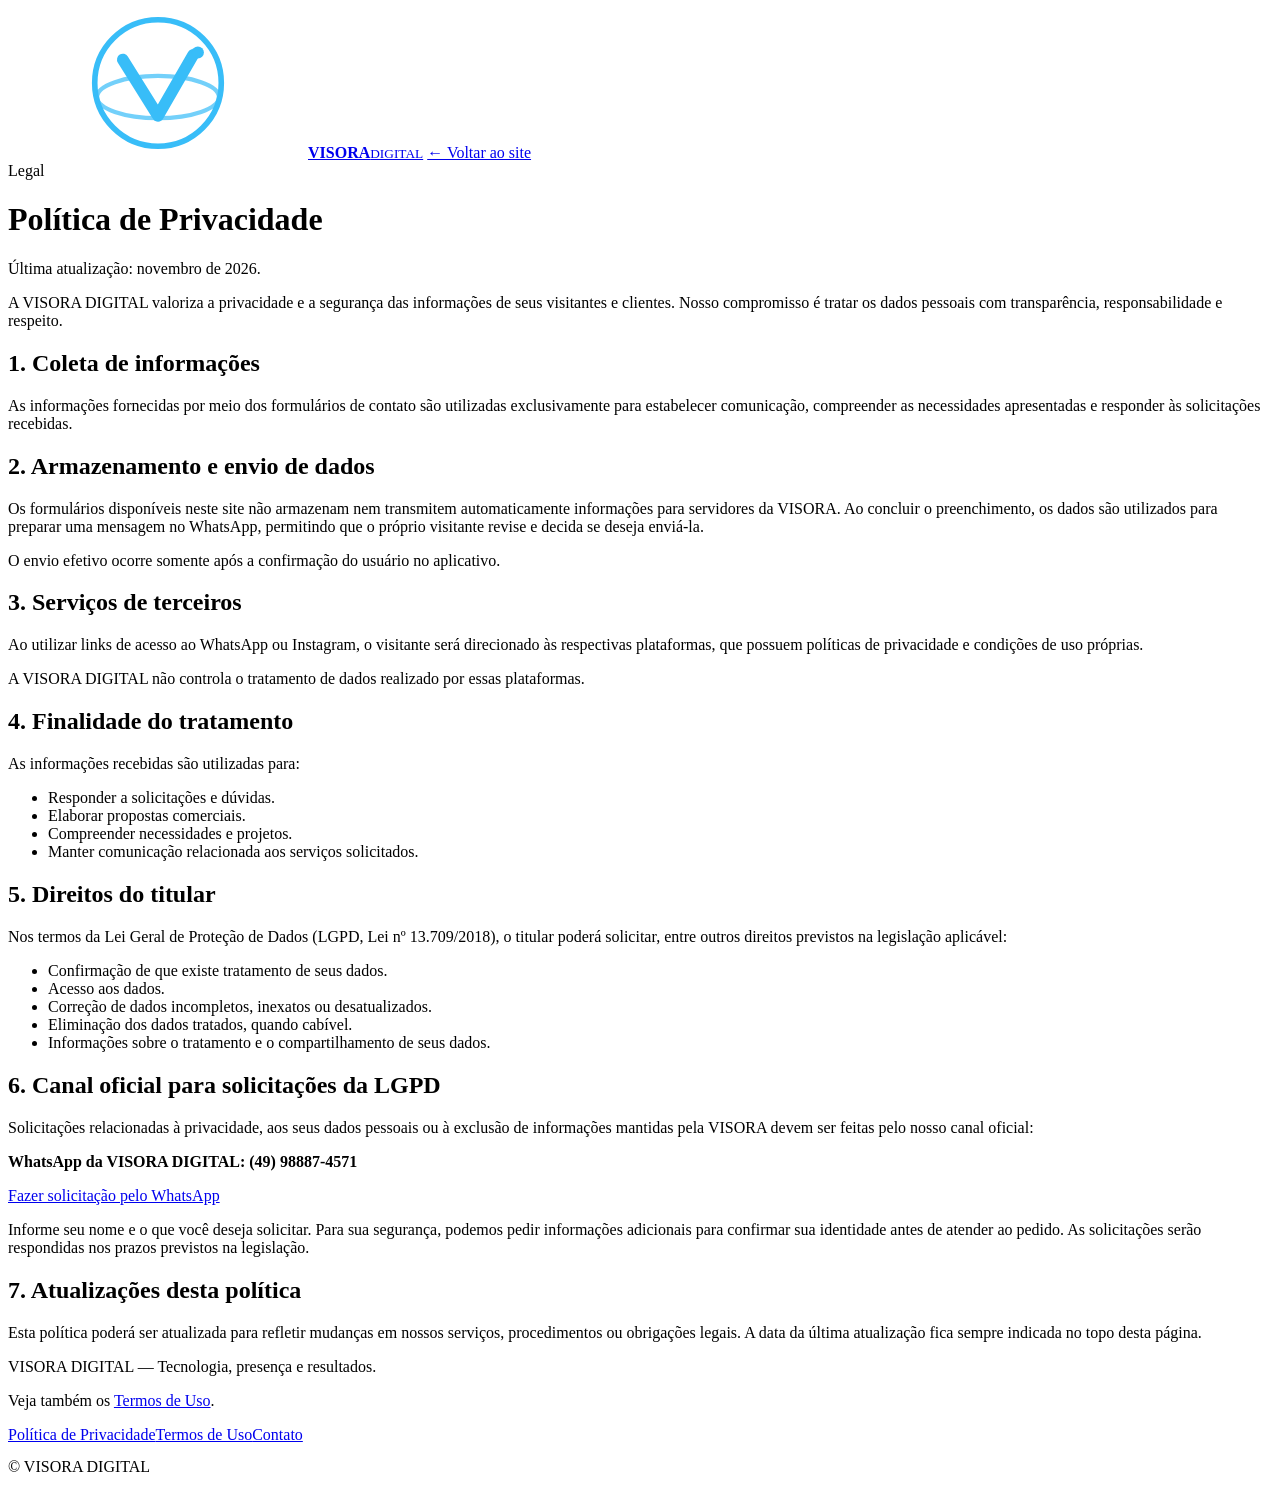
==== privacidade.html @ bb300c26 "Add files via upload" ====
<!DOCTYPE html>
<html lang="pt-BR">
<head>
<meta charset="utf-8">
<meta name="viewport" content="width=device-width, initial-scale=1, viewport-fit=cover">
<meta name="theme-color" content="#0B1220">
<link rel="icon" type="image/svg+xml" href="assets/img/favicon.svg">
<title>Política de Privacidade | VISORA DIGITAL</title>
<meta name="description" content="Política de Privacidade da VISORA DIGITAL e canal oficial para solicitações da LGPD.">
<link rel="preconnect" href="https://fonts.googleapis.com">
<link rel="preconnect" href="https://fonts.gstatic.com" crossorigin>
<link href="https://fonts.googleapis.com/css2?family=Montserrat:wght@400;500;600;700;800&display=swap" rel="stylesheet">
<link rel="stylesheet" href="assets/css/style.css">
</head>
<body>
<svg width="0" height="0" style="position:absolute" aria-hidden="true"><symbol id="mk" viewBox="0 0 64 64"><circle cx="32" cy="32" r="27" fill="none" stroke="#38BDF8" stroke-width="2.4"/><ellipse cx="32" cy="38" rx="26" ry="9" fill="none" stroke="#38BDF8" stroke-width="1.8" opacity=".7"/><path d="M17 22 L32 46 L47 20" fill="none" stroke="#38BDF8" stroke-width="5" stroke-linecap="round" stroke-linejoin="round"/><circle cx="49" cy="19" r="2.6" fill="#38BDF8"/></symbol></svg>
<header><div class="w nav">
<a class="logo" href="index.html" aria-label="VISORA DIGITAL - voltar ao início"><span class="lb"><svg aria-hidden="true"><use href="#mk"/></svg></span><span class="lt"><b>VISORA</b><small>DIGITAL</small></span></a>
<a class="back" href="index.html">← Voltar ao site</a>
</div></header>
<main class="legal"><div class="w">
<div class="eb">Legal</div>
<h1>Política de Privacidade</h1>
<p class="upd">Última atualização: novembro de 2026.</p>
<p>A VISORA DIGITAL valoriza a privacidade e a segurança das informações de seus visitantes e clientes. Nosso compromisso é tratar os dados pessoais com transparência, responsabilidade e respeito.</p>
<h2>1. Coleta de informações</h2>
<p>As informações fornecidas por meio dos formulários de contato são utilizadas exclusivamente para estabelecer comunicação, compreender as necessidades apresentadas e responder às solicitações recebidas.</p>
<h2>2. Armazenamento e envio de dados</h2>
<p>Os formulários disponíveis neste site não armazenam nem transmitem automaticamente informações para servidores da VISORA. Ao concluir o preenchimento, os dados são utilizados para preparar uma mensagem no WhatsApp, permitindo que o próprio visitante revise e decida se deseja enviá-la.</p>
<p>O envio efetivo ocorre somente após a confirmação do usuário no aplicativo.</p>
<h2>3. Serviços de terceiros</h2>
<p>Ao utilizar links de acesso ao WhatsApp ou Instagram, o visitante será direcionado às respectivas plataformas, que possuem políticas de privacidade e condições de uso próprias.</p>
<p>A VISORA DIGITAL não controla o tratamento de dados realizado por essas plataformas.</p>
<h2>4. Finalidade do tratamento</h2>
<p>As informações recebidas são utilizadas para:</p>
<ul><li>Responder a solicitações e dúvidas.</li><li>Elaborar propostas comerciais.</li><li>Compreender necessidades e projetos.</li><li>Manter comunicação relacionada aos serviços solicitados.</li></ul>
<h2>5. Direitos do titular</h2>
<p>Nos termos da Lei Geral de Proteção de Dados (LGPD, Lei nº 13.709/2018), o titular poderá solicitar, entre outros direitos previstos na legislação aplicável:</p>
<ul><li>Confirmação de que existe tratamento de seus dados.</li><li>Acesso aos dados.</li><li>Correção de dados incompletos, inexatos ou desatualizados.</li><li>Eliminação dos dados tratados, quando cabível.</li><li>Informações sobre o tratamento e o compartilhamento de seus dados.</li></ul>
<h2>6. Canal oficial para solicitações da LGPD</h2>
<div class="chan">
<p>Solicitações relacionadas à privacidade, aos seus dados pessoais ou à exclusão de informações mantidas pela VISORA devem ser feitas pelo nosso canal oficial:</p>
<p><b>WhatsApp da VISORA DIGITAL: (49) 98887-4571</b></p>
<p><a class="btn s" href="https://wa.me/5549988874571?text=Ol%C3%A1%21%20Gostaria%20de%20fazer%20uma%20solicita%C3%A7%C3%A3o%20relacionada%20%C3%A0%20LGPD%20%28privacidade%20e%20dados%20pessoais%29." target="_blank" rel="noopener noreferrer">Fazer solicitação pelo WhatsApp</a></p>
<p>Informe seu nome e o que você deseja solicitar. Para sua segurança, podemos pedir informações adicionais para confirmar sua identidade antes de atender ao pedido. As solicitações serão respondidas nos prazos previstos na legislação.</p>
</div>
<!-- Se a VISORA tiver e-mail dedicado à privacidade ou encarregado (DPO), inclua aqui. -->
<h2>7. Atualizações desta política</h2>
<p>Esta política poderá ser atualizada para refletir mudanças em nossos serviços, procedimentos ou obrigações legais. A data da última atualização fica sempre indicada no topo desta página.</p>
<p>VISORA DIGITAL — Tecnologia, presença e resultados.</p>
<p>Veja também os <a href="termos.html">Termos de Uso</a>.</p>
</div></main>
<footer><div class="w">
<div class="legal-links"><a href="privacidade.html">Política de Privacidade</a><a href="termos.html">Termos de Uso</a><a href="index.html#contato">Contato</a></div>
<p style="margin-top:14px">© VISORA DIGITAL</p></div></footer>
</body>
</html>
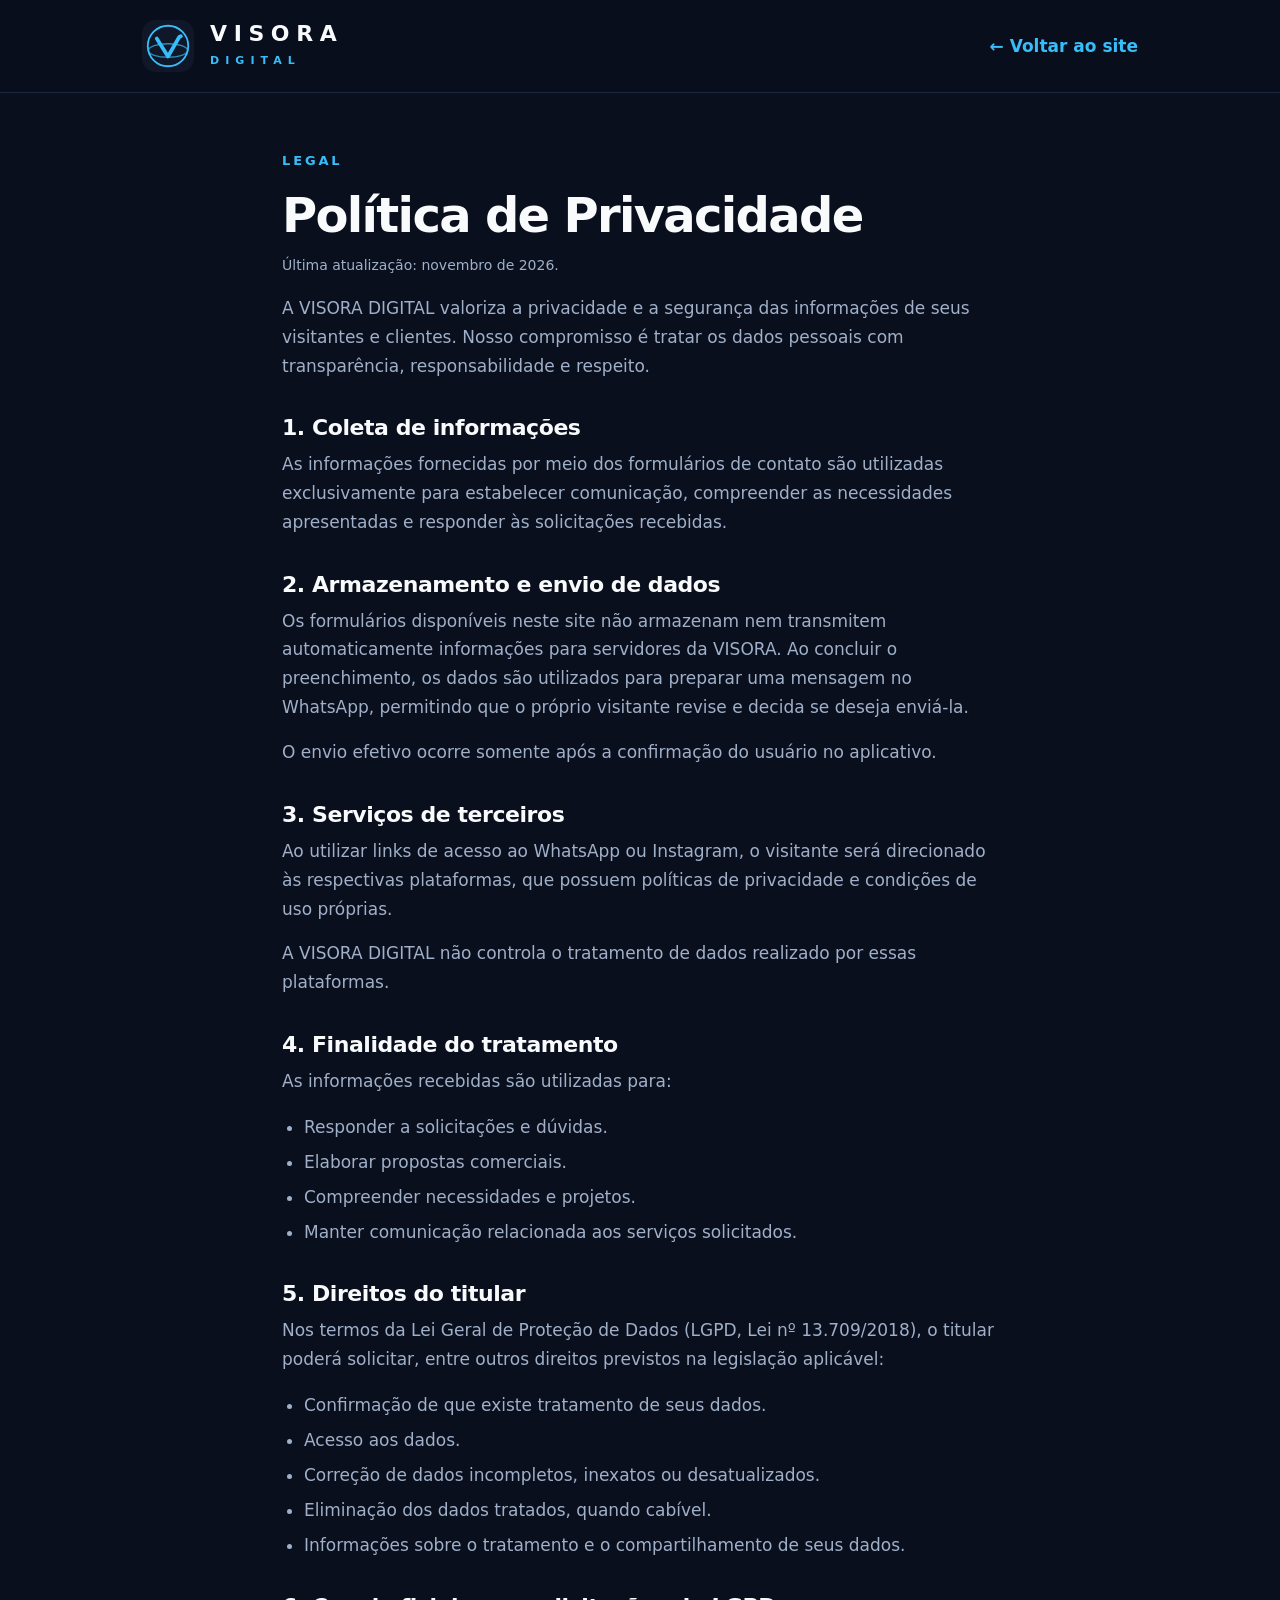
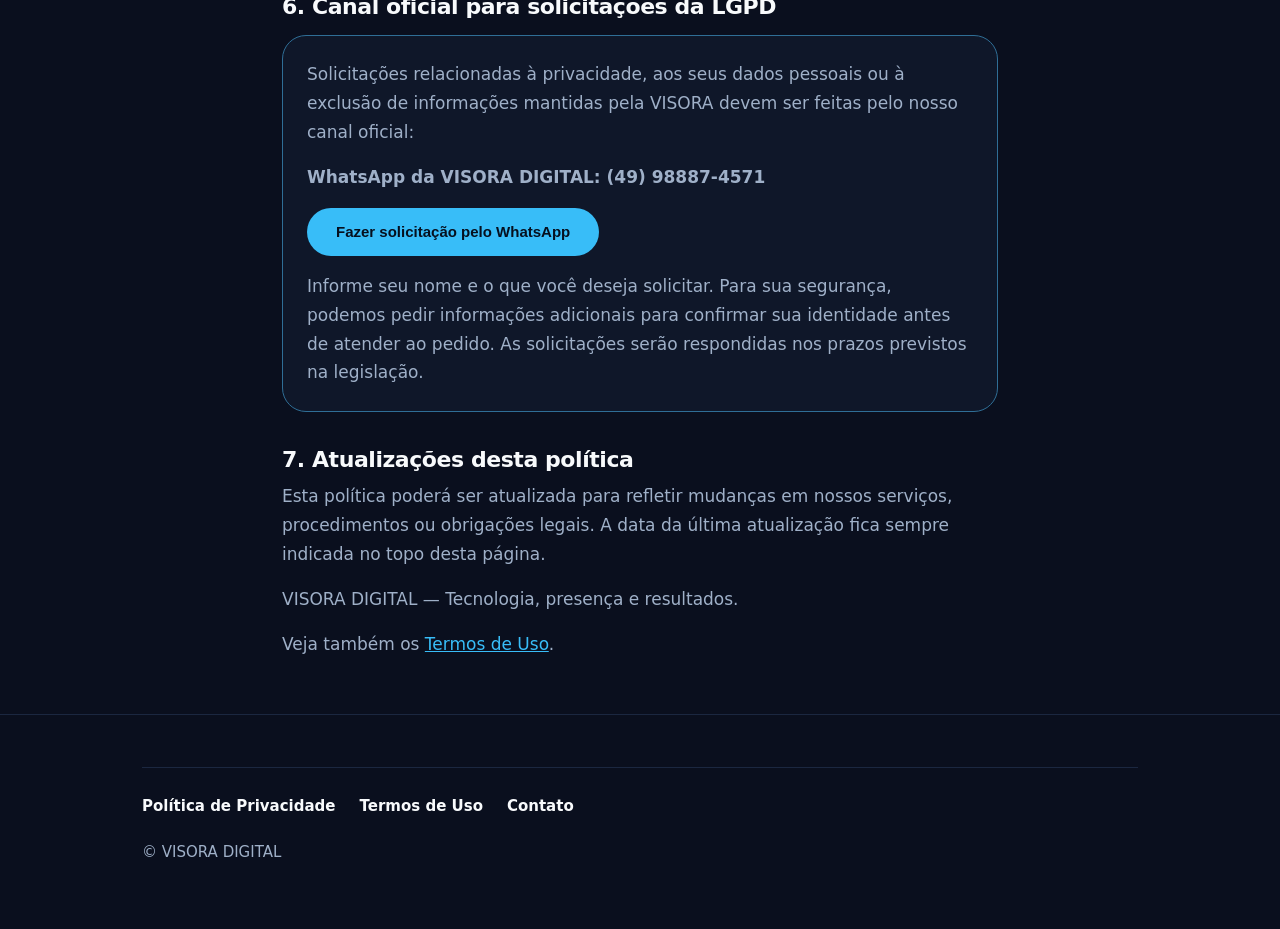
==== commit 3d9ce7f3: "Atualizar o privacidade.html" ====
--- a/privacidade.html
+++ b/privacidade.html
@@ -6,6 +6,7 @@
 <meta name="theme-color" content="#0B1220">
 <link rel="icon" type="image/svg+xml" href="assets/img/favicon.svg">
 <title>Política de Privacidade | VISORA DIGITAL</title>
+<meta name="robots" content="noindex, follow">
 <meta name="description" content="Política de Privacidade da VISORA DIGITAL e canal oficial para solicitações da LGPD.">
 <link rel="preconnect" href="https://fonts.googleapis.com">
 <link rel="preconnect" href="https://fonts.gstatic.com" crossorigin>
--- a/assets/css/style.css
+++ b/assets/css/style.css
@@ -0,0 +1,106 @@
+:root{color-scheme:dark;--bg:#0A0F1E;--cy:#38BDF8;--tx:#F8FAFC;--card:#0F1729;--line:#1B2740;--mut:#9FB0C8;
+box-sizing:border-box;padding-top:env(safe-area-inset-top,0px);padding-bottom:env(safe-area-inset-bottom,0px)}
+*{box-sizing:border-box}html{scroll-behavior:smooth;scroll-padding-top:96px}
+body{margin:0;background:var(--bg);color:var(--tx);font:400 17px/1.7 Montserrat,system-ui,sans-serif}
+h1,h2,h3{margin:0;letter-spacing:-.035em;line-height:1.08}p{margin:0 0 16px;color:var(--mut)}a{color:inherit}
+.w{max-width:1040px;margin:0 auto;padding:0 22px}
+section{padding:72px 0}
+.eb{color:var(--cy);font-weight:700;font-size:13px;letter-spacing:.22em;text-transform:uppercase;margin-bottom:18px}
+h2{font-size:clamp(32px,9vw,52px);font-weight:700;margin-bottom:22px}
+header{position:fixed;top:env(safe-area-inset-top,0px);left:0;right:0;z-index:50;background:rgba(10,15,30,.78);backdrop-filter:blur(14px);-webkit-backdrop-filter:blur(14px);border-bottom:1px solid var(--line)}
+body::before{content:"";position:fixed;inset:0 0 auto;height:env(safe-area-inset-top,0px);background:rgba(10,15,30,.92);z-index:49}
+.nav{display:flex;align-items:center;justify-content:space-between;height:92px}
+.logo{display:flex;align-items:center;gap:16px;text-decoration:none}
+.lb{width:52px;height:52px;border-radius:14px;background:var(--card);display:grid;place-items:center}
+.lb svg{width:48px;height:48px}
+.lt b{display:block;font-weight:800;font-size:22px;letter-spacing:.3em;line-height:1.1}
+.lt small{display:block;color:var(--cy);font-weight:700;font-size:11px;letter-spacing:.55em;margin-top:6px}
+nav ul{display:flex;gap:24px;list-style:none;margin:0;padding:0}
+nav a{text-decoration:none;font-size:14px;font-weight:500;color:var(--mut)}nav a:hover{color:var(--cy)}
+.burger{display:none;width:62px;height:62px;border-radius:20px;background:var(--card);border:1px solid #2A3857;color:var(--tx);cursor:pointer}
+.burger span{display:block;height:2.5px;width:30px;border-radius:2px;background:currentColor;margin:6px auto;transition:.3s}
+.burger[aria-expanded=true] span:first-child{transform:translateY(4px) rotate(45deg)}
+.burger[aria-expanded=true] span:last-child{transform:translateY(-4px) rotate(-45deg)}
+.btn{position:relative;overflow:hidden;display:flex;align-items:center;justify-content:center;gap:14px;min-height:58px;padding:0 28px;border-radius:999px;border:1.5px solid transparent;background:var(--cy);color:#06101F;font:700 17px Montserrat,sans-serif;text-decoration:none;cursor:pointer;transition:transform .15s,box-shadow .3s}
+.btn:active{transform:scale(.96)}.btn:hover{box-shadow:0 0 30px rgba(56,189,248,.45)}
+.btn.o{background:transparent;color:var(--tx);border-color:#26385A;border-radius:22px;min-height:56px}
+.btn.s{display:inline-flex;min-height:48px;font-size:15px}
+.rip{position:absolute;border-radius:50%;background:rgba(56,189,248,.45);transform:scale(0);animation:rp .6s ease-out forwards;pointer-events:none}
+@keyframes rp{to{transform:scale(4);opacity:0}}
+.hero{position:relative;overflow:hidden;padding:150px 0 60px;background:radial-gradient(900px 500px at 70% 40%,rgba(56,189,248,.1),transparent 60%)}
+#cv{position:absolute;inset:0;width:100%;height:100%;touch-action:pan-y}
+.hero .w{position:relative;z-index:2}
+.hero h1{font-size:clamp(46px,14.5vw,84px);font-weight:700;margin-bottom:34px}
+.hero h1 em{font-style:normal;color:var(--cy)}
+.hero p{font-size:19px;max-width:54ch}
+.hero .bt{display:grid;gap:14px;margin:34px 0 10px;max-width:460px}
+.mock{position:relative;margin-top:50px;padding-bottom:70px}
+.lbl{display:flex;justify-content:flex-end;align-items:center;gap:12px;font-size:12px;letter-spacing:.22em;font-weight:600;color:var(--mut);margin-bottom:12px}
+.lbl i{width:12px;height:12px;border-radius:50%;background:var(--cy);box-shadow:0 0 14px var(--cy)}
+.orb{position:absolute;right:-10%;top:0;width:90%;opacity:.5;pointer-events:none}
+.mc{position:relative;width:76%;background:#0D1425;border:1px solid var(--line);border-radius:28px;padding:24px;z-index:2}
+.srch{display:flex;gap:12px;align-items:center;color:var(--mut);font-size:17px;margin-bottom:22px}
+.blk{height:96px;border-radius:16px;background:#173050}
+.mc h3{font-size:26px;font-weight:600;margin:46px 0 4px;letter-spacing:-.02em}
+.mc small{color:var(--mut);font-size:14px}
+.chips{display:flex;gap:10px;flex-wrap:wrap;margin-top:20px}
+.chips span{border:1px solid #1F4468;background:#0E2238;color:var(--cy);border-radius:999px;padding:8px 18px;font-size:14px}
+.bdg{position:absolute;right:0;top:128px;width:34%;aspect-ratio:1;border-radius:28px;background:#0D1425;border:1.5px solid #1F4468;display:grid;place-items:center;z-index:3;animation:fl 4s ease-in-out infinite}
+.bdg svg{width:70%}
+@keyframes fl{50%{transform:translateY(-8px)}}
+.mc2{position:absolute;right:-6%;bottom:0;width:48%;height:170px;border-radius:26px;background:linear-gradient(160deg,#101a30,#0b1324);border:1px solid var(--line);z-index:1;padding:26px 20px 0}
+.mc2 s{display:block;height:12px;border-radius:6px;background:#26334f;margin-bottom:14px}
+.grid{display:grid;gap:18px;grid-template-columns:repeat(auto-fit,minmax(260px,1fr))}
+.card{background:var(--card);border:1px solid var(--line);border-radius:28px;padding:28px;position:relative;overflow:hidden;transition:transform .2s,border-color .3s}
+.card:hover{border-color:#2F6E96}.card:active{transform:scale(.985)}
+.card h3{font-size:25px;font-weight:600;margin:22px 0 10px;letter-spacing:-.025em}
+.ic svg{width:44px;height:44px;stroke:var(--cy);fill:none;stroke-width:2;stroke-linecap:round;stroke-linejoin:round;transition:transform .5s}
+.card.open .ic svg{transform:rotate(360deg) scale(1.08)}
+.more{background:none;border:0;color:var(--cy);font:600 18px Montserrat,sans-serif;padding:8px 0;min-height:48px;cursor:pointer;display:inline-flex;gap:10px;align-items:center}
+.det{max-height:0;overflow:hidden;transition:max-height .45s ease}
+.cr{display:flex;align-items:center;gap:22px;padding:30px 26px;border-radius:32px}
+.cr .ck{flex:none;width:56px;height:56px;border-radius:50%;border:2px solid var(--cy);display:grid;place-items:center}
+.cr .ck svg{width:26px;stroke:var(--cy);fill:none;stroke-width:2.4;stroke-linecap:round;stroke-linejoin:round}
+.cr b{display:block;font-weight:500;font-size:22px;line-height:1.3;letter-spacing:-.02em}
+.cr small{display:block;color:var(--mut);font-size:16px;letter-spacing:.06em;text-transform:uppercase;margin-top:10px}
+.rv{opacity:0;transform:translateY(26px);transition:opacity .7s,transform .7s}.rv.in{opacity:1;transform:none}
+.tl{position:relative;display:grid;gap:22px;padding-left:36px}
+.tl::before{content:"";position:absolute;left:11px;top:6px;bottom:6px;width:2px;background:var(--line)}
+.tl i{position:absolute;left:11px;top:6px;width:2px;height:0;background:var(--cy);transition:height 1.6s ease}
+.tl.in i{height:calc(100% - 12px)}
+.st{position:relative}.st::before{content:"";position:absolute;left:-32px;top:8px;width:14px;height:14px;border-radius:50%;background:var(--bg);border:2px solid var(--cy)}
+.st b{display:block;font-size:20px}
+.chat{max-width:360px;background:var(--card);border:1px solid var(--line);border-radius:26px;padding:18px;display:flex;flex-direction:column;gap:10px;min-height:260px}
+.m{padding:10px 14px;border-radius:16px;font-size:15px;max-width:86%;opacity:0;transform:translateY(8px);transition:.4s}
+.m.show{opacity:1;transform:none}.m.a{background:#0A0F1E;border:1px solid var(--line);border-top-left-radius:4px}
+.m.b{background:var(--cy);color:#06101F;font-weight:500;align-self:flex-end;border-top-right-radius:4px}
+.tag{display:inline-block;font-size:12px;color:var(--cy);border:1px solid var(--line);border-radius:999px;padding:4px 12px;margin-bottom:14px}
+.faq .card{padding:0;border-radius:22px}.faq button.q{width:100%;text-align:left;background:none;border:0;color:var(--tx);font:600 17px Montserrat,sans-serif;padding:20px 24px;min-height:60px;cursor:pointer;display:flex;justify-content:space-between;gap:12px}
+.faq .det p{padding:0 24px 8px}
+.q::after{content:"+";color:var(--cy);font-size:24px;transition:transform .3s}.open .q::after{transform:rotate(45deg)}
+.cta{background:linear-gradient(180deg,rgba(23,48,80,.55),rgba(10,15,30,0));position:relative;overflow:hidden}
+.cta h2 em{font-style:normal;color:var(--cy)}
+.ul{list-style:none;padding:0;margin:24px 0}.ul li{display:flex;gap:14px;color:#C6D3E6;font-size:17px;margin:8px 0}
+.ul svg,.ig svg{width:22px;flex:none;stroke:var(--cy);fill:none;stroke-width:2.4;stroke-linecap:round;stroke-linejoin:round}
+.ig{color:var(--cy);font-weight:600;text-decoration:none;display:inline-flex;gap:10px;align-items:center;min-height:44px}
+form{margin-top:36px;background:#0B1324;border:1px solid var(--line);border-radius:32px;padding:34px 26px;display:grid;gap:18px;max-width:600px}
+form h3{font-size:clamp(26px,7vw,36px);font-weight:700}
+label{font-size:16px;font-weight:600}
+select,input,textarea{width:100%;margin-top:10px;background:#131C31;color:var(--tx);border:1px solid #1F2B45;border-radius:18px;padding:18px 20px;font:400 17px Montserrat,sans-serif}
+select:focus,input:focus,textarea:focus,button:focus-visible,a:focus-visible{outline:2px solid var(--cy);outline-offset:2px}
+footer{border-top:1px solid var(--line);padding:44px 0 48px;font-size:15px}
+footer .grid{margin-bottom:22px}footer a{display:block;color:var(--mut);text-decoration:none;padding:4px 0}footer a:hover{color:var(--cy)}
+@media(max-width:760px){
+.burger{display:block}
+nav ul{position:absolute;top:92px;left:0;right:0;flex-direction:column;gap:0;background:rgba(10,15,30,.98);max-height:0;overflow:hidden;transition:max-height .4s}
+nav ul.open{max-height:420px;border-bottom:1px solid var(--line)}nav li a{display:block;padding:18px 22px;font-size:16px}
+.nav>.btn{display:none}}
+@media(min-width:761px){.hero .bt{grid-auto-flow:column;max-width:none;width:max-content}.mock{max-width:560px}}
+@media(prefers-reduced-motion:reduce){*{animation:none!important;transition:none!important}.rv,.m{opacity:1;transform:none}html{scroll-behavior:auto}.tl i{height:calc(100% - 12px)}}
+.plain{display:block;color:var(--mut);padding:4px 0}.note{font-size:14px;margin:0}.note a{color:var(--cy)}.priv{border-top:1px solid var(--line);margin-top:8px;padding-top:22px;max-width:760px}.priv p{font-size:14px;line-height:1.7}
+.det h4{margin:16px 24px 4px;font-size:16px;color:var(--tx);letter-spacing:0;font-weight:600}.det ul{margin:0 0 8px;padding:0 24px 0 46px;color:var(--mut)}.det li{margin:4px 0}
+.legal-links{display:flex;flex-wrap:wrap;gap:8px 24px;border-top:1px solid var(--line);margin-top:8px;padding-top:20px}.legal-links a{display:inline-block;color:var(--tx);font-weight:600;padding:6px 0}
+.legal{padding:150px 0 40px}.legal .w{max-width:760px}.legal h1{font-size:clamp(32px,8vw,48px);font-weight:700;margin-bottom:12px}
+.legal h2{font-size:22px;margin:36px 0 10px;letter-spacing:-.02em}.legal p,.legal li{color:var(--mut)}.legal ul{padding-left:22px}.legal li{margin:6px 0}
+.legal a:not(.btn){color:var(--cy)}.legal .upd{font-size:14px}.chan{background:var(--card);border:1px solid #2F6E96;border-radius:24px;padding:24px;margin:16px 0}.chan p:last-child{margin-bottom:0}
+.back{color:var(--cy);font-weight:600;text-decoration:none;padding:12px 0}
